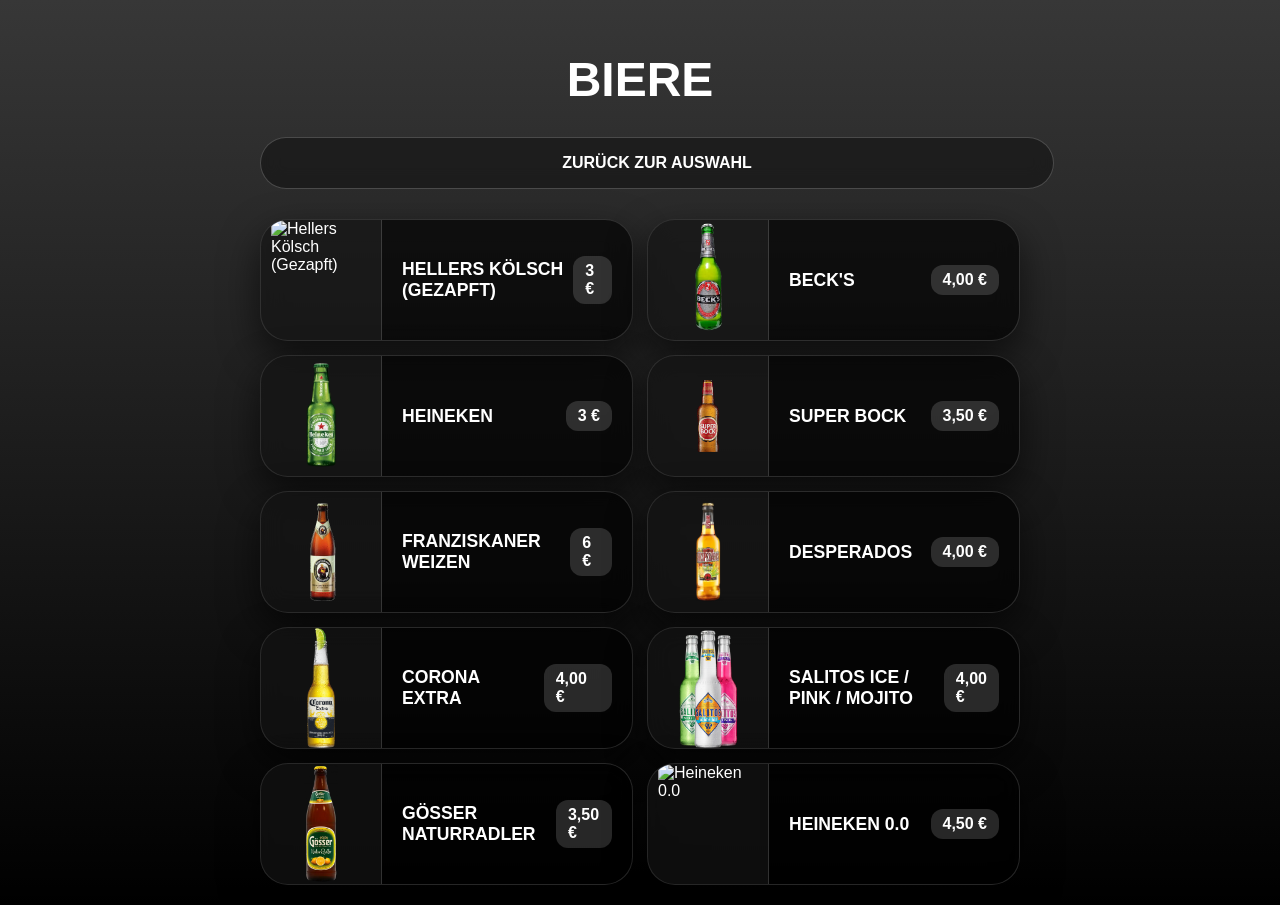
==== bier.html @ 270dc4fd "Update bier.html" ====
<!DOCTYPE html>
<html lang="de">
<head>
  <meta charset="UTF-8" />
  <meta name="viewport" content="width=device-width, initial-scale=1.0" />
  <title>Roonburg Biere</title>
  <style>
    :root {
      --card: rgba(0, 0, 0, 0.65);
      --border: rgba(255, 255, 255, 0.15);
      --text: #ffffff;
      --accent: #ff003c;
      --radius-xl: 28px;
      --shadow: 0 16px 38px rgba(0, 0, 0, 0.6);
    }

    body {
      margin: 0; padding: 20px; font-family: 'Segoe UI', sans-serif;
      background: #050505; color: #fff;
      background: linear-gradient(to bottom, rgba(5, 5, 5, 0.8), rgba(0, 0, 0, 1));
    }

    .page { width: min(100%, 760px); margin: 0 auto; }
    h1 { text-align: center; text-transform: uppercase; font-size: 3rem; margin-bottom: 30px; }

    /* Zurück-Button im originalen Neon-Stil */
    .back-btn {
      display: block; width: 100%; border-radius: 999px; padding: 16px; margin-bottom: 30px;
      background: rgba(25, 25, 25, 0.8); border: 1px solid rgba(255, 255, 255, 0.2);
      color: #fff; text-align: center; text-transform: uppercase; font-weight: 900;
      text-decoration: none; backdrop-filter: blur(10px);
    }

    /* Das neue Raster-Layout */
    .list { display: grid; gap: 14px; grid-template-columns: 1fr; }
    @media (min-width: 600px) { .list { grid-template-columns: 1fr 1fr; } }

    /* Die Karten im originalen Shot-Design */
    .card {
      display: flex; align-items: center; height: 120px;
      border-radius: var(--radius-xl); background: var(--card);
      border: 1px solid var(--border); box-shadow: var(--shadow);
      backdrop-filter: blur(12px); overflow: hidden;
    }
    .drink-image {
      width: 100px; height: 100%; flex: 0 0 100px;
      object-fit: contain; background: rgba(255, 255, 255, 0.05);
      border-right: 1px solid var(--border); padding: 10px;
    }
    .card-body {
      flex: 1; padding: 0 20px;
      display: flex; justify-content: space-between; align-items: center;
    }
    .card-title { font-size: 1.1rem; font-weight: 800; text-transform: uppercase; margin: 0; }
    .price {
      font-weight: 900; color: #fff; font-size: 1rem;
      background: rgba(255,255,255,0.15); padding: 6px 12px; border-radius: 12px;
    }
  </style>
</head>
<body>
  <main class="page">
    <h1>Biere</h1>
    <a class="back-btn" href="index.html">Zurück zur Auswahl</a>
    <section class="list" id="beerList"></section>
  </main>

  <script>
    const beers = [
      { name: "Hellers Kölsch (Gezapft)", price: "3 €", img: "Beers/hellers.webp" },
      { name: "Beck's", price: "4,00 €", img: "Flaschenbier/becks.webp" },
      { name: "Heineken", price: "3 €", img: "Flaschenbier/Heineken.webp" },
      { name: "Super Bock", price: "3,50 €", img: "Flaschenbier/superbock.webp" },
      { name: "Franziskaner Weizen", price: "6 €", img: "Flaschenbier/franziskaner.webp" },
      { name: "Desperados", price: "4,00 €", img: "Flaschenbier/Desperados.webp" },
      { name: "Corona Extra", price: "4,00 €", img: "Flaschenbier/corona.webp" },
      { name: "Salitos Ice / Pink / Mojito", price: "4,00 €", img: "Flaschenbier/salitos.webp" },
      { name: "Gösser Naturradler", price: "3,50 €", img: "Flaschenbier/goesser.webp" },
      { name: "Heineken 0.0", price: "4,50 €", img: "Flaschenbier/heineken00.webp" }
    ];

    const list = document.getElementById("beerList");
    beers.forEach(b => {
      const card = document.createElement("article");
      card.className = "card";
      card.innerHTML = `
        <img class="drink-image" src="${b.img}" alt="${b.name}">
        <div class="card-body">
          <h3 class="card-title">${b.name}</h3>
          <div class="price">${b.price}</div>
        </div>
      `;
      list.appendChild(card);
    });
  </script>
</body>
</html>
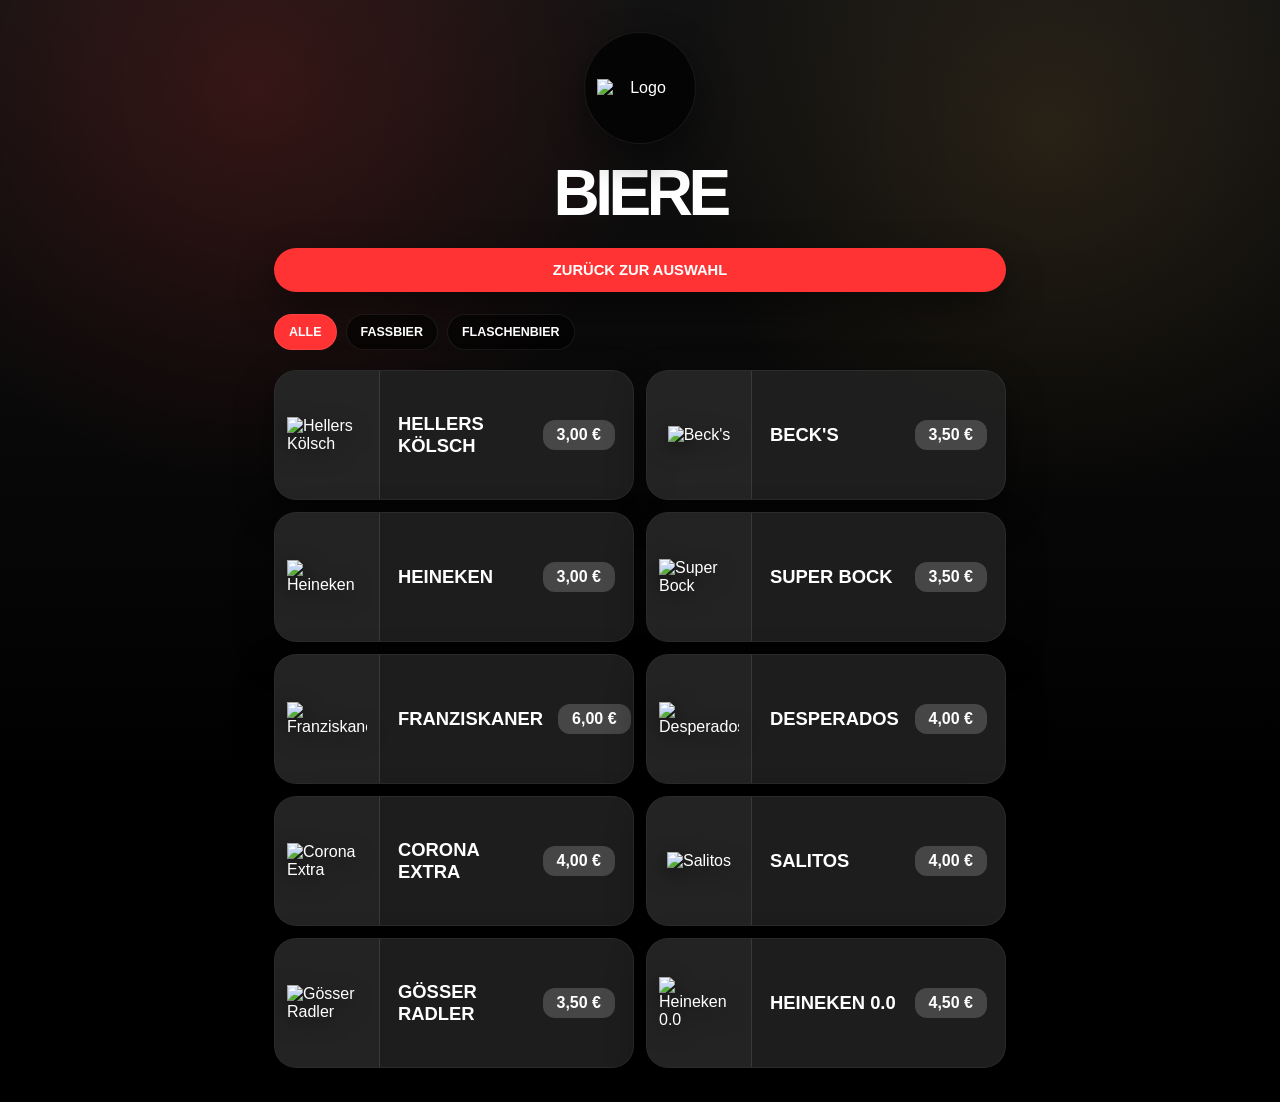
==== commit ccee7762: "Update bier.html" ====
--- a/bier.html
+++ b/bier.html
@@ -4,94 +4,114 @@
   <meta charset="UTF-8" />
   <meta name="viewport" content="width=device-width, initial-scale=1.0" />
   <title>Roonburg Biere</title>
+
   <style>
+    * { box-sizing: border-box; -webkit-tap-highlight-color: transparent; }
     :root {
-      --card: rgba(0, 0, 0, 0.65);
-      --border: rgba(255, 255, 255, 0.15);
+      --bg: #050505;
+      --card: rgba(35, 35, 35, 0.85);
+      --card-img-bg: rgba(45, 45, 45, 0.4);
+      --border: rgba(255, 255, 255, 0.08);
       --text: #ffffff;
-      --accent: #ff003c;
-      --radius-xl: 28px;
-      --shadow: 0 16px 38px rgba(0, 0, 0, 0.6);
+      --muted: rgba(255, 255, 255, 0.68);
+      --accent: #ff3333;
+      --radius-xl: 22px;
+      --shadow: 0 16px 38px rgba(0, 0, 0, 0.46);
     }
 
-    body {
-      margin: 0; padding: 20px; font-family: 'Segoe UI', sans-serif;
-      background: #050505; color: #fff;
-      background: linear-gradient(to bottom, rgba(5, 5, 5, 0.8), rgba(0, 0, 0, 1));
+    html, body {
+      margin: 0; padding: 0; min-height: 100%;
+      font-family: Arial, Helvetica, sans-serif;
+      background: radial-gradient(circle at 20% 8%, rgba(255, 51, 51, 0.16), transparent 28%),
+                  radial-gradient(circle at 82% 12%, rgba(255, 190, 80, 0.1), transparent 26%),
+                  linear-gradient(180deg, #121212, #000000 72%);
+      color: var(--text);
     }
 
-    .page { width: min(100%, 760px); margin: 0 auto; }
-    h1 { text-align: center; text-transform: uppercase; font-size: 3rem; margin-bottom: 30px; }
+    .page { width: min(100%, 760px); margin: 0 auto; padding: 22px 14px 34px; }
+    .hero { text-align: center; padding-top: 10px; margin-bottom: 18px; }
+    .logo-wrap { display: flex; justify-content: center; margin-bottom: 12px; }
+    .logo-mark { width: 112px; height: 112px; border-radius: 999px; display: grid; place-items: center; background: rgba(0, 0, 0, 0.72); border: 1px solid var(--border); box-shadow: var(--shadow); padding: 12px; backdrop-filter: blur(10px); }
+    .logo-mark img { width: 100%; height: auto; display: block; }
+    h1 { margin: 0; font-size: clamp(2.35rem, 13vw, 4rem); text-transform: uppercase; letter-spacing: -0.07em; }
+    .intro { max-width: 460px; margin: 12px auto 0; color: var(--muted); font-size: 0.95rem; }
+    
+    .back-btn { display: block; width: 100%; border-radius: 999px; padding: 14px 18px; background: var(--accent); color: #fff; font-size: 0.92rem; font-weight: 800; text-transform: uppercase; text-decoration: none; text-align: center; box-shadow: var(--shadow); margin: 18px 0; }
+    
+    .filters { display: flex; gap: 9px; overflow-x: auto; padding: 4px 0 14px; margin-bottom: 6px; scrollbar-width: none; }
+    .filter-btn { flex: 0 0 auto; border: 1px solid var(--border); border-radius: 999px; padding: 10px 14px; background: rgba(0, 0, 0, 0.56); color: var(--text); font-size: 0.78rem; font-weight: 800; text-transform: uppercase; cursor: pointer; }
+    .filter-btn.active { background: var(--accent); }
 
-    /* Zurück-Button im originalen Neon-Stil */
-    .back-btn {
-      display: block; width: 100%; border-radius: 999px; padding: 16px; margin-bottom: 30px;
-      background: rgba(25, 25, 25, 0.8); border: 1px solid rgba(255, 255, 255, 0.2);
-      color: #fff; text-align: center; text-transform: uppercase; font-weight: 900;
-      text-decoration: none; backdrop-filter: blur(10px);
-    }
+    /* Karten-Design */
+    .list { display: grid; gap: 12px; }
+    .beer-card { display: flex; align-items: stretch; height: 130px; border-radius: var(--radius-xl); background: var(--card); border: 1px solid rgba(255,255,255,0.06); box-shadow: var(--shadow); overflow: hidden; }
+    .beer-image-wrap { width: 105px; flex-shrink: 0; background: var(--card-img-bg); border-right: 1px solid rgba(255,255,255,0.1); display: flex; justify-content: center; align-items: center; padding: 12px; }
+    .beer-image { max-width: 100%; max-height: 100%; object-fit: contain; filter: drop-shadow(0 6px 10px rgba(0,0,0,0.6)); }
+    .beer-body { flex: 1; display: flex; justify-content: space-between; align-items: center; padding: 0 18px; min-width: 0; }
+    .beer-name { margin: 0; font-size: 1.15rem; font-weight: 900; text-transform: uppercase; padding-right: 15px; }
+    .beer-price { background: rgba(255, 255, 255, 0.18); padding: 6px 14px; border-radius: 12px; font-weight: 900; white-space: nowrap; }
 
-    /* Das neue Raster-Layout */
-    .list { display: grid; gap: 14px; grid-template-columns: 1fr; }
-    @media (min-width: 600px) { .list { grid-template-columns: 1fr 1fr; } }
-
-    /* Die Karten im originalen Shot-Design */
-    .card {
-      display: flex; align-items: center; height: 120px;
-      border-radius: var(--radius-xl); background: var(--card);
-      border: 1px solid var(--border); box-shadow: var(--shadow);
-      backdrop-filter: blur(12px); overflow: hidden;
-    }
-    .drink-image {
-      width: 100px; height: 100%; flex: 0 0 100px;
-      object-fit: contain; background: rgba(255, 255, 255, 0.05);
-      border-right: 1px solid var(--border); padding: 10px;
-    }
-    .card-body {
-      flex: 1; padding: 0 20px;
-      display: flex; justify-content: space-between; align-items: center;
-    }
-    .card-title { font-size: 1.1rem; font-weight: 800; text-transform: uppercase; margin: 0; }
-    .price {
-      font-weight: 900; color: #fff; font-size: 1rem;
-      background: rgba(255,255,255,0.15); padding: 6px 12px; border-radius: 12px;
-    }
+    @media (min-width: 720px) { .list { grid-template-columns: repeat(2, 1fr); } }
   </style>
 </head>
 <body>
   <main class="page">
-    <h1>Biere</h1>
+    <section class="hero">
+      <div class="logo-wrap"><div class="logo-mark"><img src="https://roonburg.de/media/default/assets/config/roonburg/images/roonburg-logo.png" alt="Logo" /></div></div>
+      <h1>Biere</h1>
+    </section>
     <a class="back-btn" href="index.html">Zurück zur Auswahl</a>
+    <nav class="filters">
+      <button class="filter-btn active" data-category="ALL">Alle</button>
+      <button class="filter-btn" data-category="FASS">Fassbier</button>
+      <button class="filter-btn" data-category="FLASCHENBIER">Flaschenbier</button>
+    </nav>
     <section class="list" id="beerList"></section>
   </main>
 
   <script>
     const beers = [
-      { name: "Hellers Kölsch (Gezapft)", price: "3 €", img: "Beers/hellers.webp" },
-      { name: "Beck's", price: "4,00 €", img: "Flaschenbier/becks.webp" },
-      { name: "Heineken", price: "3 €", img: "Flaschenbier/Heineken.webp" },
-      { name: "Super Bock", price: "3,50 €", img: "Flaschenbier/superbock.webp" },
-      { name: "Franziskaner Weizen", price: "6 €", img: "Flaschenbier/franziskaner.webp" },
-      { name: "Desperados", price: "4,00 €", img: "Flaschenbier/Desperados.webp" },
-      { name: "Corona Extra", price: "4,00 €", img: "Flaschenbier/corona.webp" },
-      { name: "Salitos Ice / Pink / Mojito", price: "4,00 €", img: "Flaschenbier/salitos.webp" },
-      { name: "Gösser Naturradler", price: "3,50 €", img: "Flaschenbier/goesser.webp" },
-      { name: "Heineken 0.0", price: "4,50 €", img: "Flaschenbier/heineken00.webp" }
+      { id: "hellers", name: "Hellers Kölsch", category: "FASS", liter: "0,25", price: "3,00 €", img: "bottles/hellers.webp" },
+      { id: "becks", name: "Beck's", category: "FLASCHENBIER", liter: "0,33", price: "3,50 €", img: "bottles/becks.webp" },
+      { id: "heineken", name: "Heineken", category: "FLASCHENBIER", liter: "0,33", price: "3,00 €", img: "bottles/heineken.webp" },
+      { id: "super-bock", name: "Super Bock", category: "FLASCHENBIER", liter: "0,33", price: "3,50 €", img: "bottles/superbock.webp" },
+      { id: "franziskaner", name: "Franziskaner", category: "FASS", liter: "0,5", price: "6,00 €", img: "bottles/franziskaner.webp" },
+      { id: "desperados", name: "Desperados", category: "FLASCHENBIER", liter: "0,33", price: "4,00 €", img: "bottles/desperados.webp" },
+      { id: "corona", name: "Corona Extra", category: "FLASCHENBIER", liter: "0,33", price: "4,00 €", img: "bottles/corona.webp" },
+      { id: "salitos", name: "Salitos", category: "FLASCHENBIER", liter: "0,33", price: "4,00 €", img: "bottles/salitos.webp" },
+      { id: "goesser", name: "Gösser Radler", category: "FLASCHENBIER", liter: "0,33", price: "3,50 €", img: "bottles/goesser.webp" },
+      { id: "heineken-0", name: "Heineken 0.0", category: "FLASCHENBIER", liter: "0,33", price: "4,50 €", img: "bottles/heineken00.webp" }
     ];
 
     const list = document.getElementById("beerList");
-    beers.forEach(b => {
-      const card = document.createElement("article");
-      card.className = "card";
-      card.innerHTML = `
-        <img class="drink-image" src="${b.img}" alt="${b.name}">
-        <div class="card-body">
-          <h3 class="card-title">${b.name}</h3>
-          <div class="price">${b.price}</div>
-        </div>
-      `;
-      list.appendChild(card);
-    });
+    const filterButtons = document.querySelectorAll(".filter-btn");
+    let currentCategory = "ALL";
+
+    function renderBeers() {
+      list.innerHTML = "";
+      const filtered = currentCategory === "ALL" ? beers : beers.filter(b => b.category === currentCategory);
+      filtered.forEach(b => {
+        const card = document.createElement("article");
+        card.className = "beer-card";
+        card.innerHTML = `
+          <div class="beer-image-wrap"><img class="beer-image" src="${b.img}" alt="${b.name}"></div>
+          <div class="beer-body">
+            <h3 class="beer-name">${b.name}</h3>
+            <div class="beer-price">${b.price}</div>
+          </div>
+        `;
+        list.appendChild(card);
+      });
+    }
+
+    filterButtons.forEach(btn => btn.addEventListener("click", (e) => {
+      filterButtons.forEach(b => b.classList.remove("active"));
+      e.target.classList.add("active");
+      currentCategory = e.target.dataset.category;
+      renderBeers();
+    }));
+
+    renderBeers();
   </script>
 </body>
 </html>
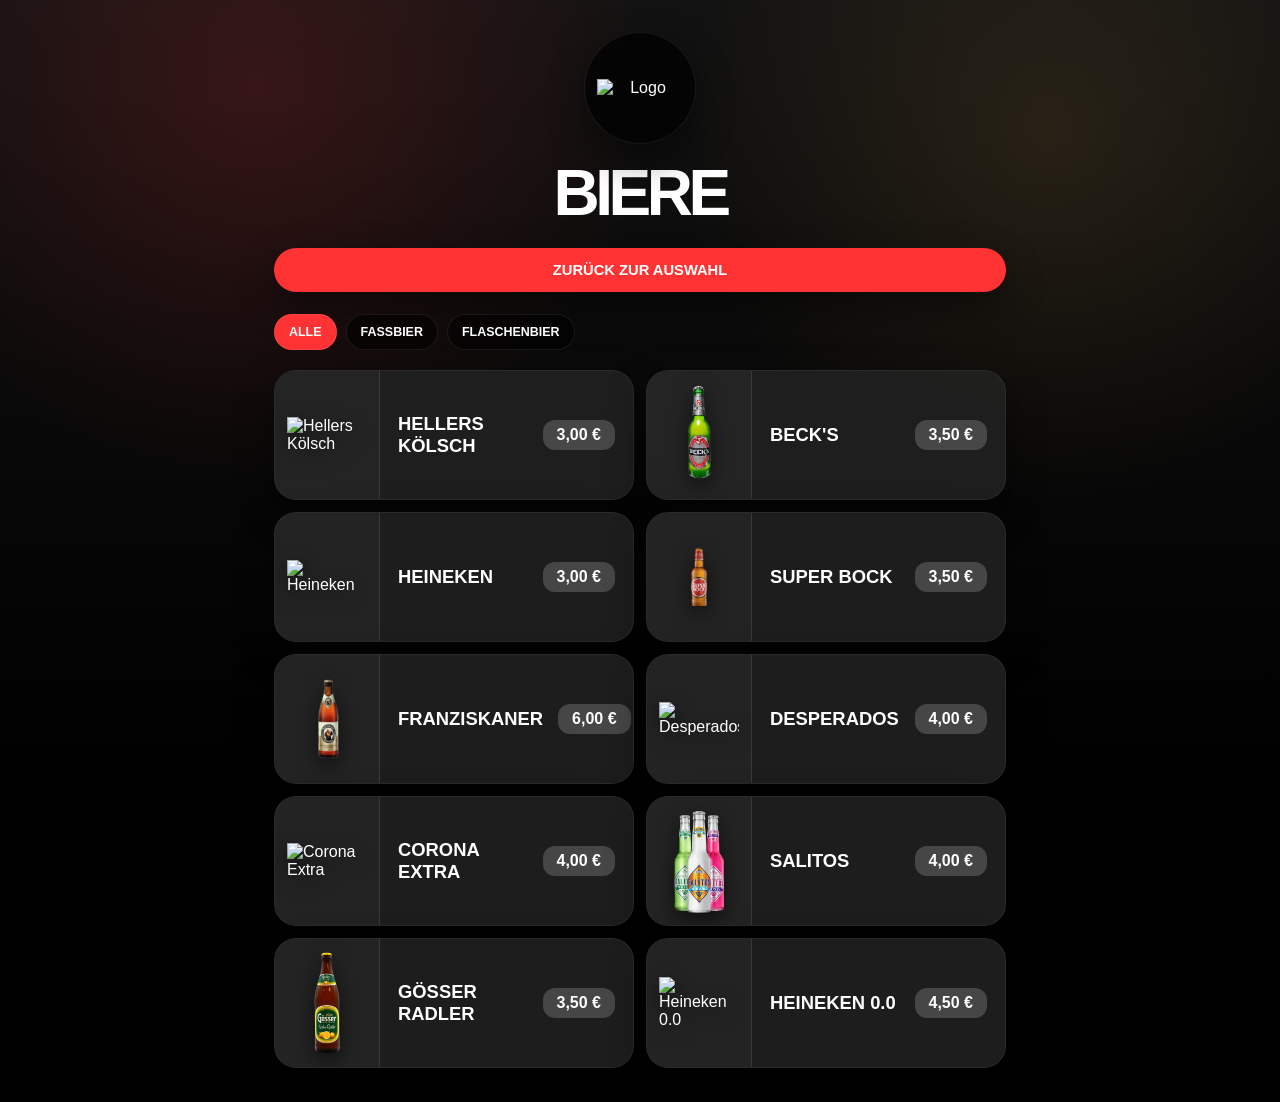
==== commit 77168ae1: "Update bier.html" ====
--- a/bier.html
+++ b/bier.html
@@ -71,16 +71,16 @@
 
   <script>
     const beers = [
-      { id: "hellers", name: "Hellers Kölsch", category: "FASS", liter: "0,25", price: "3,00 €", img: "bottles/hellers.webp" },
-      { id: "becks", name: "Beck's", category: "FLASCHENBIER", liter: "0,33", price: "3,50 €", img: "bottles/becks.webp" },
-      { id: "heineken", name: "Heineken", category: "FLASCHENBIER", liter: "0,33", price: "3,00 €", img: "bottles/heineken.webp" },
-      { id: "super-bock", name: "Super Bock", category: "FLASCHENBIER", liter: "0,33", price: "3,50 €", img: "bottles/superbock.webp" },
-      { id: "franziskaner", name: "Franziskaner", category: "FASS", liter: "0,5", price: "6,00 €", img: "bottles/franziskaner.webp" },
-      { id: "desperados", name: "Desperados", category: "FLASCHENBIER", liter: "0,33", price: "4,00 €", img: "bottles/desperados.webp" },
-      { id: "corona", name: "Corona Extra", category: "FLASCHENBIER", liter: "0,33", price: "4,00 €", img: "bottles/corona.webp" },
-      { id: "salitos", name: "Salitos", category: "FLASCHENBIER", liter: "0,33", price: "4,00 €", img: "bottles/salitos.webp" },
-      { id: "goesser", name: "Gösser Radler", category: "FLASCHENBIER", liter: "0,33", price: "3,50 €", img: "bottles/goesser.webp" },
-      { id: "heineken-0", name: "Heineken 0.0", category: "FLASCHENBIER", liter: "0,33", price: "4,50 €", img: "bottles/heineken00.webp" }
+      { id: "hellers", name: "Hellers Kölsch", category: "FASS", liter: "0,3", price: "3,00 €", img: "Flaschenbier/hellers.webp" },
+      { id: "becks", name: "Beck's", category: "FLASCHENBIER", liter: "0,33", price: "3,50 €", img: "Flaschenbier/becks.webp" },
+      { id: "heineken", name: "Heineken", category: "FLASCHENBIER", liter: "0,25", price: "3,00 €", img: "Flaschenbier/heineken.webp" },
+      { id: "super-bock", name: "Super Bock", category: "FLASCHENBIER", liter: "0,33", price: "3,50 €", img: "Flaschenbier/superbock.webp" },
+      { id: "franziskaner", name: "Franziskaner", category: "FLASCHENBIER", liter: "0,5", price: "6,00 €", img: "Flaschenbier/franziskaner.webp" },
+      { id: "desperados", name: "Desperados", category: "FLASCHENBIER", liter: "0,33", price: "4,00 €", img: "Flaschenbier/desperados.webp" },
+      { id: "corona", name: "Corona Extra", category: "FLASCHENBIER", liter: "0,33", price: "4,00 €", img: "bFlaschenbier/corona.webp" },
+      { id: "salitos", name: "Salitos", category: "FLASCHENBIER", liter: "0,33", price: "4,00 €", img: "Flaschenbier/salitos.webp" },
+      { id: "goesser", name: "Gösser Radler", category: "FLASCHENBIER", liter: "0,33", price: "3,50 €", img: "Flaschenbier/goesser.webp" },
+      { id: "heineken-0", name: "Heineken 0.0", category: "FLASCHENBIER", liter: "0,33", price: "4,50 €", img: "Flaschenbier/heineken00.webp" }
     ];
 
     const list = document.getElementById("beerList");
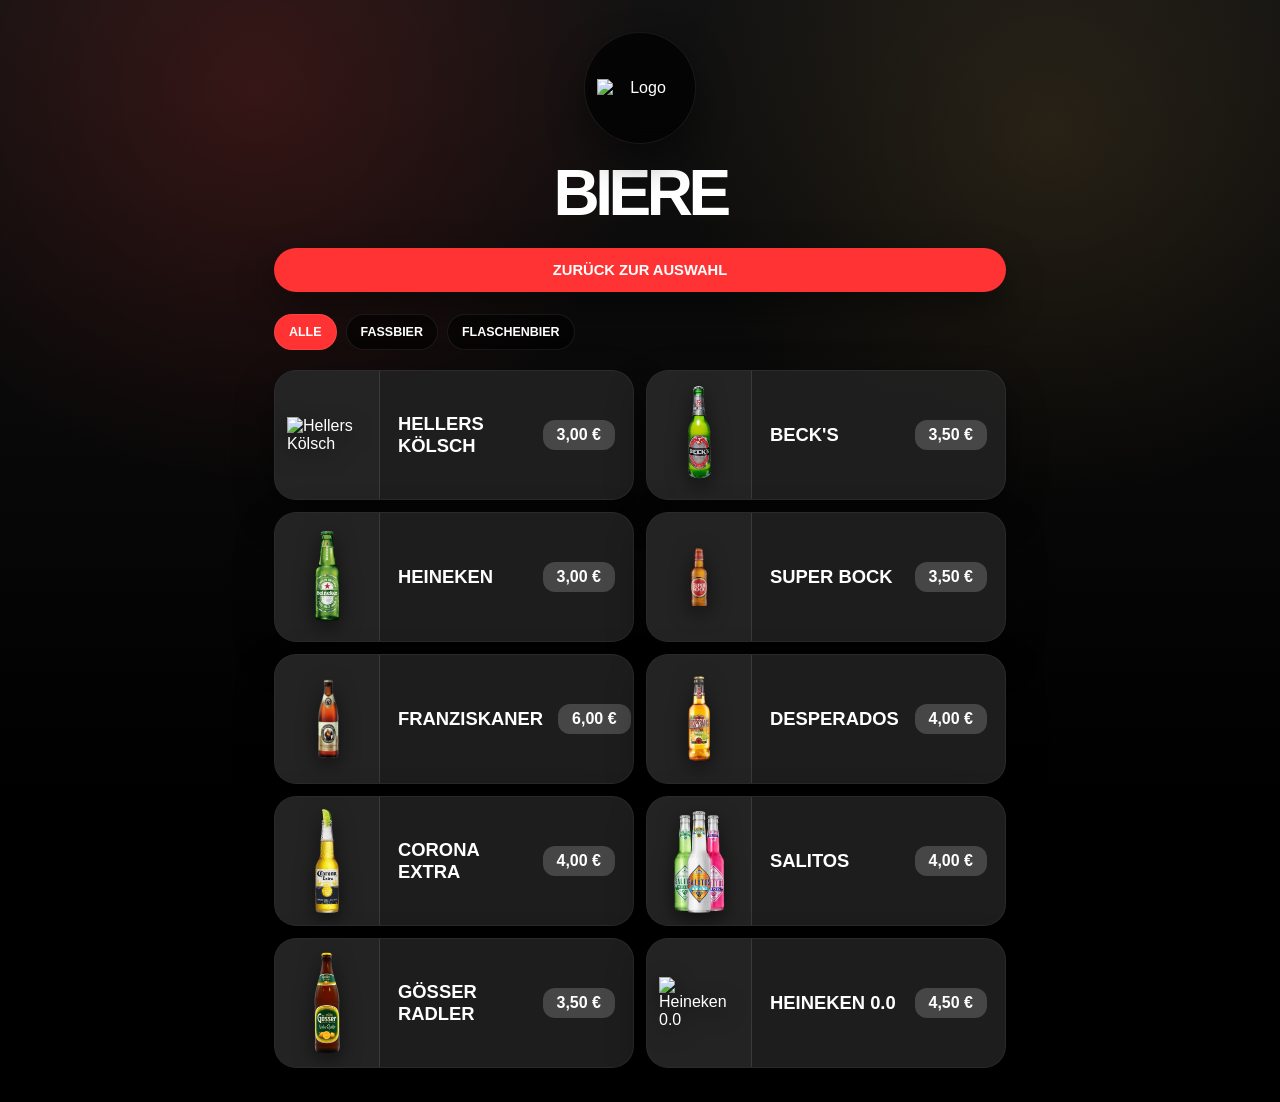
==== commit 213176a9: "Update bier.html" ====
--- a/bier.html
+++ b/bier.html
@@ -73,14 +73,14 @@
     const beers = [
       { id: "hellers", name: "Hellers Kölsch", category: "FASS", liter: "0,3", price: "3,00 €", img: "Flaschenbier/hellers.webp" },
       { id: "becks", name: "Beck's", category: "FLASCHENBIER", liter: "0,33", price: "3,50 €", img: "Flaschenbier/becks.webp" },
-      { id: "heineken", name: "Heineken", category: "FLASCHENBIER", liter: "0,25", price: "3,00 €", img: "Flaschenbier/heineken.webp" },
+      { id: "heineken", name: "Heineken", category: "FLASCHENBIER", liter: "0,25", price: "3,00 €", img: "Flaschenbier/Heineken.webp" },
       { id: "super-bock", name: "Super Bock", category: "FLASCHENBIER", liter: "0,33", price: "3,50 €", img: "Flaschenbier/superbock.webp" },
       { id: "franziskaner", name: "Franziskaner", category: "FLASCHENBIER", liter: "0,5", price: "6,00 €", img: "Flaschenbier/franziskaner.webp" },
-      { id: "desperados", name: "Desperados", category: "FLASCHENBIER", liter: "0,33", price: "4,00 €", img: "Flaschenbier/desperados.webp" },
-      { id: "corona", name: "Corona Extra", category: "FLASCHENBIER", liter: "0,33", price: "4,00 €", img: "bFlaschenbier/corona.webp" },
+      { id: "desperados", name: "Desperados", category: "FLASCHENBIER", liter: "0,33", price: "4,00 €", img: "Flaschenbier/Desperados.webp" },
+      { id: "corona", name: "Corona Extra", category: "FLASCHENBIER", liter: "0,33", price: "4,00 €", img: "Flaschenbier/corona.webp" },
       { id: "salitos", name: "Salitos", category: "FLASCHENBIER", liter: "0,33", price: "4,00 €", img: "Flaschenbier/salitos.webp" },
       { id: "goesser", name: "Gösser Radler", category: "FLASCHENBIER", liter: "0,33", price: "3,50 €", img: "Flaschenbier/goesser.webp" },
-      { id: "heineken-0", name: "Heineken 0.0", category: "FLASCHENBIER", liter: "0,33", price: "4,50 €", img: "Flaschenbier/heineken00.webp" }
+      { id: "heineken-0", name: "Heineken 0.0", category: "FLASCHENBIER", liter: "0,33", price: "4,50 €", img: "Flaschenbier/heinekenoo.webp" }
     ];
 
     const list = document.getElementById("beerList");
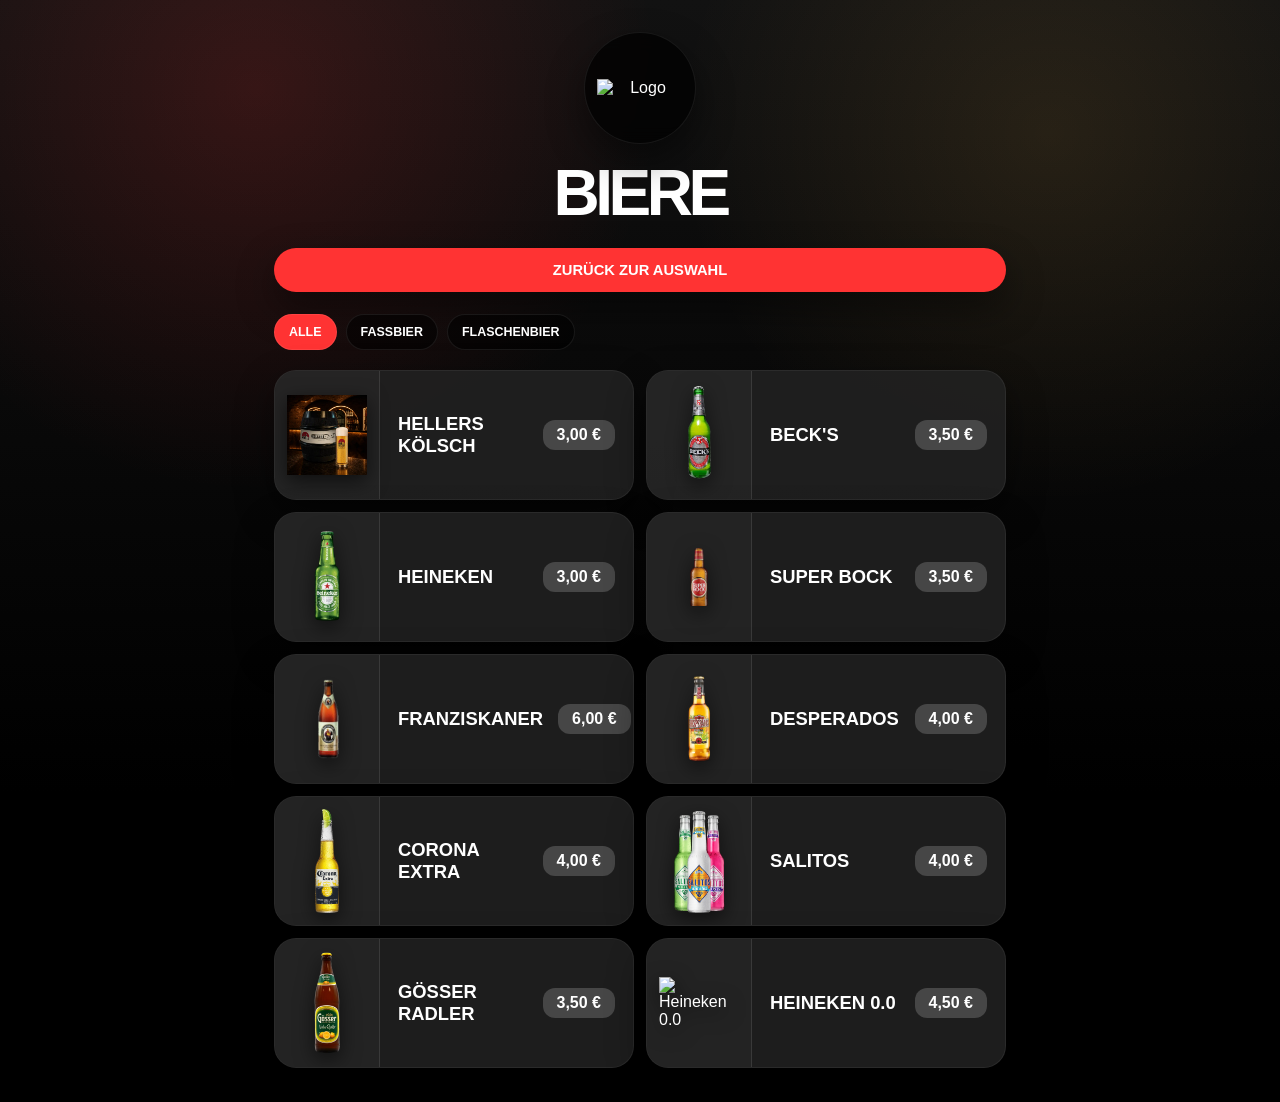
==== commit c8474163: "Update bier.html" ====
--- a/bier.html
+++ b/bier.html
@@ -71,7 +71,7 @@
 
   <script>
     const beers = [
-      { id: "hellers", name: "Hellers Kölsch", category: "FASS", liter: "0,3", price: "3,00 €", img: "Flaschenbier/hellers.webp" },
+      { id: "hellers", name: "Hellers Kölsch", category: "FASS", liter: "0,3", price: "3,00 €", img: "bottles/pittermann.webp" },
       { id: "becks", name: "Beck's", category: "FLASCHENBIER", liter: "0,33", price: "3,50 €", img: "Flaschenbier/becks.webp" },
       { id: "heineken", name: "Heineken", category: "FLASCHENBIER", liter: "0,25", price: "3,00 €", img: "Flaschenbier/Heineken.webp" },
       { id: "super-bock", name: "Super Bock", category: "FLASCHENBIER", liter: "0,33", price: "3,50 €", img: "Flaschenbier/superbock.webp" },
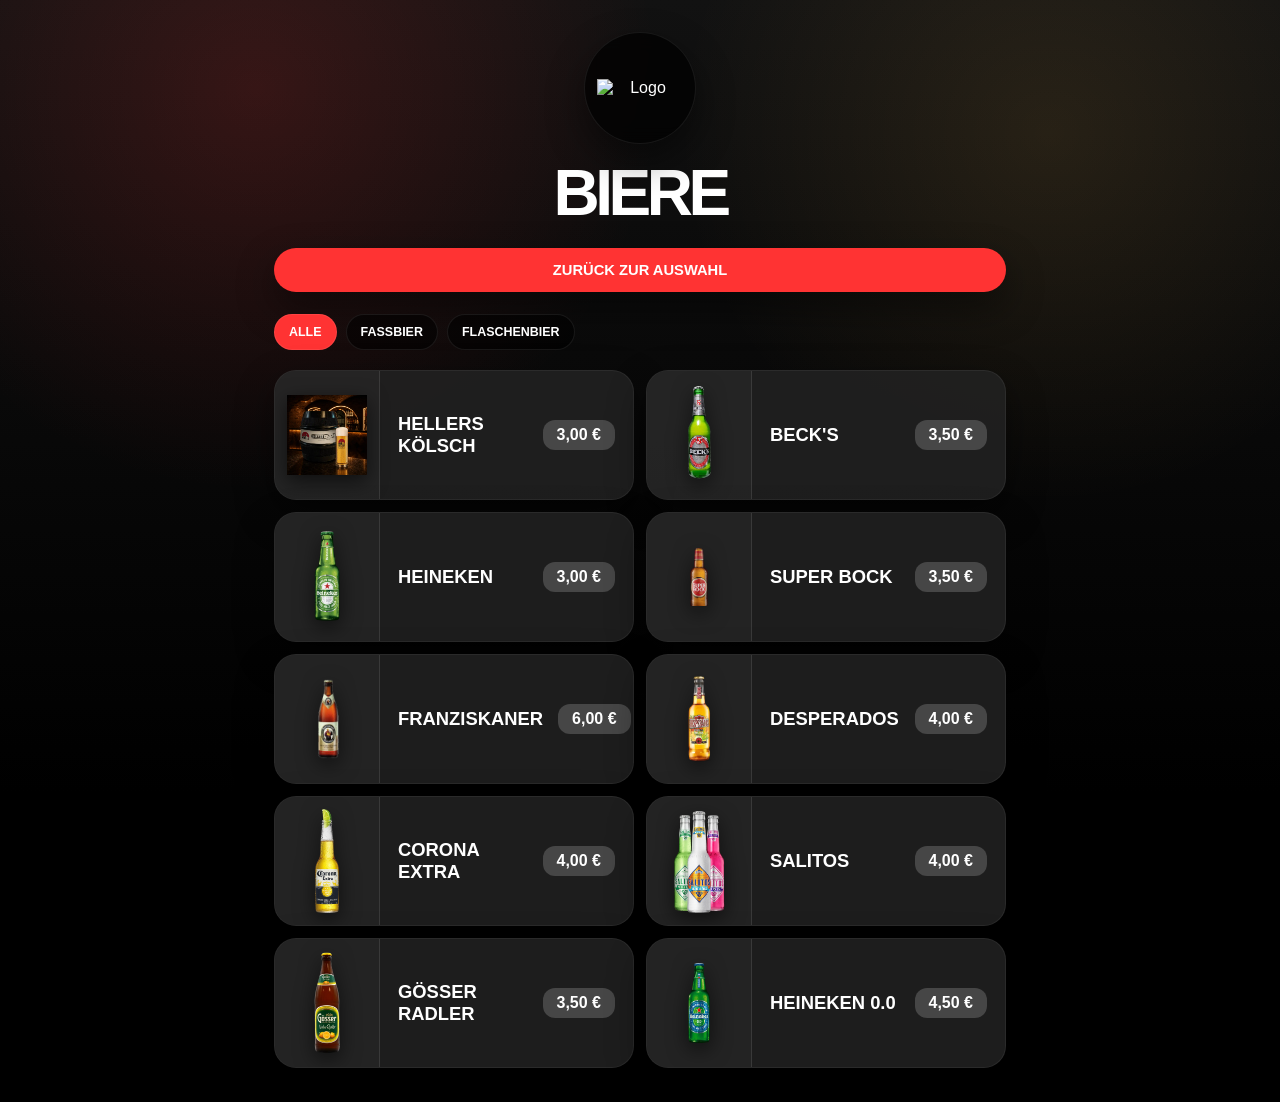
==== commit 731581f1: "Fix image path for Heineken 0.0 Corrected the image filename for Heineken 0.0." ====
--- a/bier.html
+++ b/bier.html
@@ -80,7 +80,7 @@
       { id: "corona", name: "Corona Extra", category: "FLASCHENBIER", liter: "0,33", price: "4,00 €", img: "Flaschenbier/corona.webp" },
       { id: "salitos", name: "Salitos", category: "FLASCHENBIER", liter: "0,33", price: "4,00 €", img: "Flaschenbier/salitos.webp" },
       { id: "goesser", name: "Gösser Radler", category: "FLASCHENBIER", liter: "0,33", price: "3,50 €", img: "Flaschenbier/goesser.webp" },
-      { id: "heineken-0", name: "Heineken 0.0", category: "FLASCHENBIER", liter: "0,33", price: "4,50 €", img: "Flaschenbier/heinekenoo.webp" }
+      { id: "heineken-0", name: "Heineken 0.0", category: "FLASCHENBIER", liter: "0,33", price: "4,50 €", img: "Flaschenbier/Heinekenoo.webp" }
     ];
 
     const list = document.getElementById("beerList");
